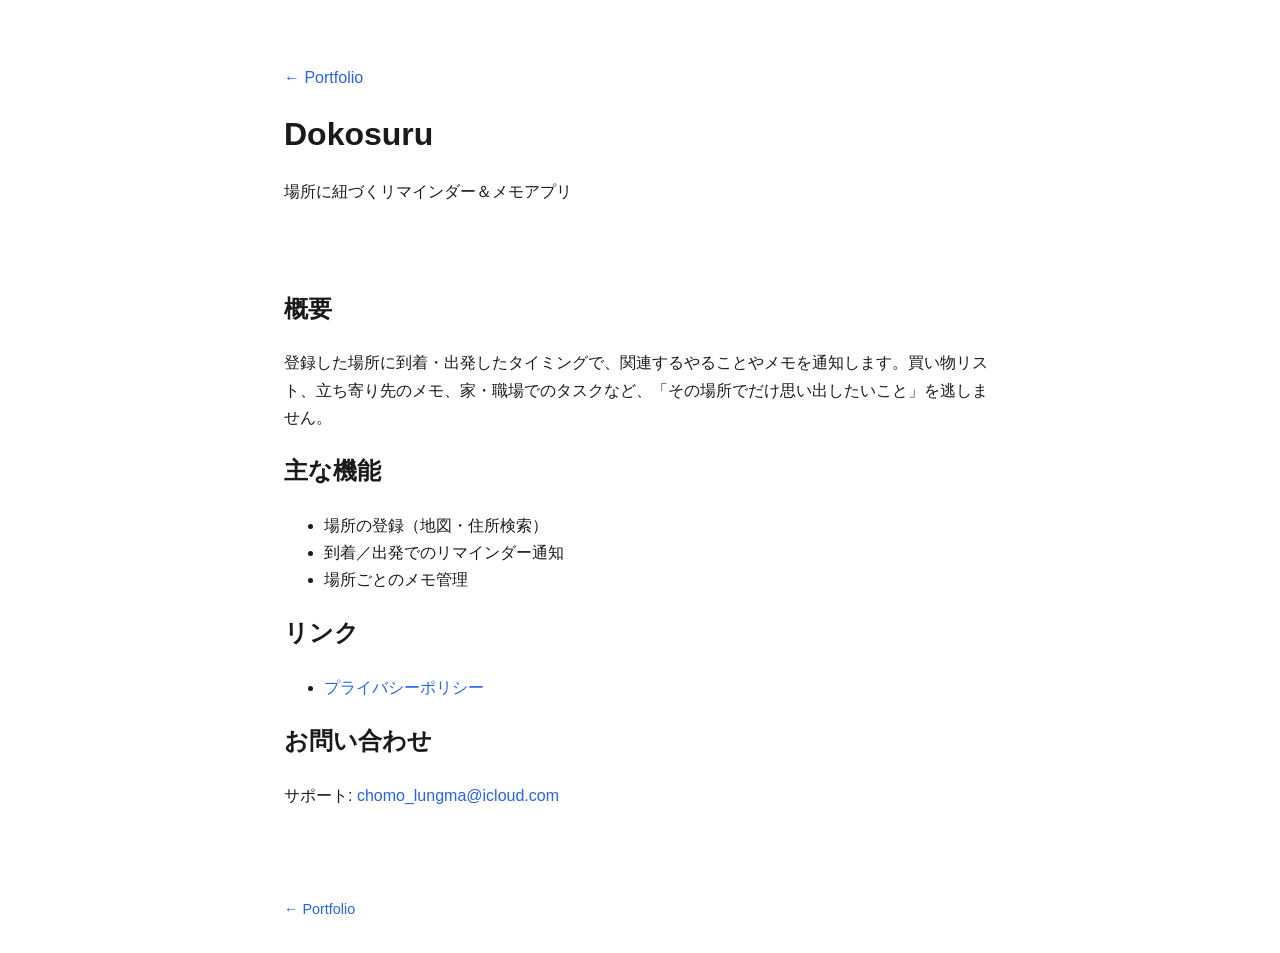
==== apps/dokosuru/index.html @ 3786914f "initial commit" ====
<!doctype html>
<html lang="ja">
  <head>
    <meta charset="UTF-8" />
    <meta name="viewport" content="width=device-width, initial-scale=1.0" />
    <title>Dokosuru</title>
    <link rel="stylesheet" href="../../assets/css/style.css" />
  </head>
  <body>
    <header class="hero">
      <p><a href="../../">← Portfolio</a></p>
      <h1>Dokosuru</h1>
      <p>場所に紐づくリマインダー＆メモアプリ</p>
    </header>

    <main class="container">
      <section>
        <h2>概要</h2>
        <p>
          登録した場所に到着・出発したタイミングで、関連するやることやメモを通知します。買い物リスト、立ち寄り先のメモ、家・職場でのタスクなど、「その場所でだけ思い出したいこと」を逃しません。
        </p>
      </section>

      <section>
        <h2>主な機能</h2>
        <ul>
          <li>場所の登録（地図・住所検索）</li>
          <li>到着／出発でのリマインダー通知</li>
          <li>場所ごとのメモ管理</li>
        </ul>
      </section>

      <section>
        <h2>リンク</h2>
        <ul>
          <li><a href="privacy.html">プライバシーポリシー</a></li>
          <!-- 公開後にApp Storeリンクを追加 -->
          <!-- <li><a href="https://apps.apple.com/...">App Storeで見る</a></li> -->
        </ul>
      </section>

      <section>
        <h2>お問い合わせ</h2>
        <p>
          サポート:
          <a href="mailto:chomo_lungma@icloud.com">chomo_lungma@icloud.com</a>
        </p>
      </section>
    </main>

    <footer class="footer">
      <p><a href="../../">← Portfolio</a></p>
    </footer>
  </body>
</html>
---- assets/css/style.css ----
:root {
  --bg: #ffffff;
  --fg: #1a1a1a;
  --muted: #666;
  --accent: #2563eb;
  --card: #f5f5f7;
  --border: #e5e5ea;
}
@media (prefers-color-scheme: dark) {
  :root {
    --bg: #0b0b0d;
    --fg: #f2f2f7;
    --muted: #9a9aa0;
    --card: #1c1c1e;
    --border: #2c2c2e;
  }
}
* {
  box-sizing: border-box;
}
body {
  margin: 0;
  font-family:
    -apple-system, BlinkMacSystemFont, "Segoe UI", "Hiragino Sans",
    "Noto Sans JP", sans-serif;
  background: var(--bg);
  color: var(--fg);
  line-height: 1.7;
}
a {
  color: var(--accent);
  text-decoration: none;
}
a:hover {
  text-decoration: underline;
}
.hero {
  padding: 48px 24px 24px;
  max-width: 760px;
  margin: 0 auto;
}
.hero h1 {
  font-size: 2rem;
  margin: 8px 0;
}
.container {
  max-width: 760px;
  margin: 0 auto;
  padding: 24px;
}
.footer {
  max-width: 760px;
  margin: 48px auto 32px;
  padding: 0 24px;
  color: var(--muted);
  font-size: 0.9rem;
}
.app-grid {
  display: grid;
  gap: 16px;
  grid-template-columns: 1fr;
}
@media (min-width: 640px) {
  .app-grid {
    grid-template-columns: 1fr 1fr;
  }
}
.app-card {
  display: block;
  background: var(--card);
  border: 1px solid var(--border);
  border-radius: 16px;
  padding: 20px;
  color: inherit;
}
.app-card:hover {
  text-decoration: none;
  transform: translateY(-2px);
  transition: transform 0.15s;
}
.app-card h2 {
  margin: 0 0 8px;
  font-size: 1.2rem;
}
.app-card p {
  margin: 0 0 12px;
  color: var(--muted);
}
.platform {
  font-size: 0.75rem;
  background: var(--accent);
  color: white;
  padding: 2px 8px;
  border-radius: 999px;
}
.prose h2 {
  margin-top: 32px;
  border-bottom: 1px solid var(--border);
  padding-bottom: 6px;
}
.prose h3 {
  margin-top: 20px;
}
.prose ul {
  padding-left: 1.4em;
}
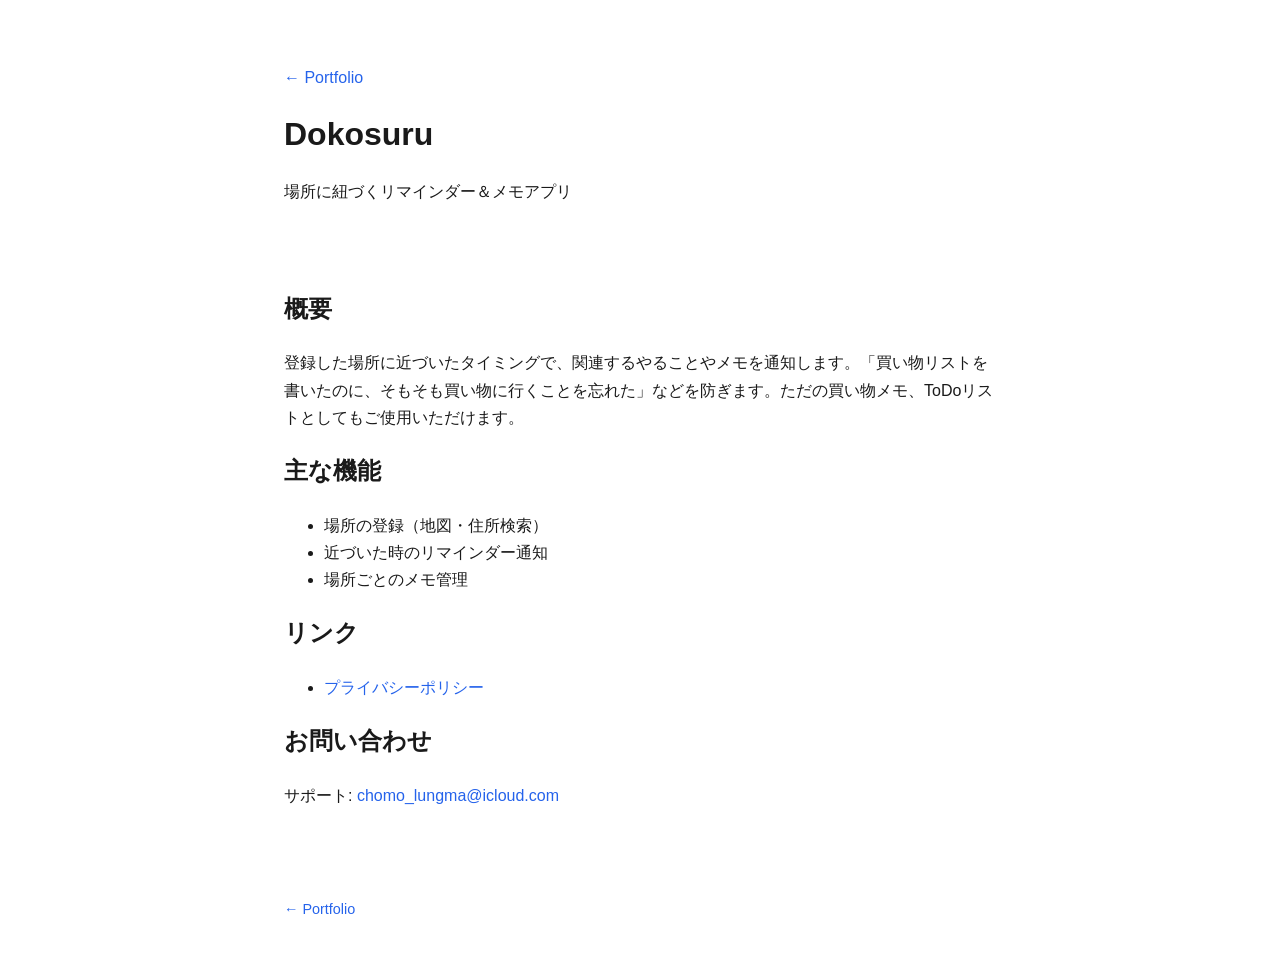
==== commit faf5cf53: "fix(dokosuru): update notification trigger description to "when approaching" - unify app description" ====
--- a/apps/dokosuru/index.html
+++ b/apps/dokosuru/index.html
@@ -17,7 +17,7 @@
       <section>
         <h2>概要</h2>
         <p>
-          登録した場所に到着・出発したタイミングで、関連するやることやメモを通知します。買い物リスト、立ち寄り先のメモ、家・職場でのタスクなど、「その場所でだけ思い出したいこと」を逃しません。
+          登録した場所に近づいたタイミングで、関連するやることやメモを通知します。「買い物リストを書いたのに、そもそも買い物に行くことを忘れた」などを防ぎます。ただの買い物メモ、ToDoリストとしてもご使用いただけます。
         </p>
       </section>
 
@@ -25,7 +25,7 @@
         <h2>主な機能</h2>
         <ul>
           <li>場所の登録（地図・住所検索）</li>
-          <li>到着／出発でのリマインダー通知</li>
+          <li>近づいた時のリマインダー通知</li>
           <li>場所ごとのメモ管理</li>
         </ul>
       </section>
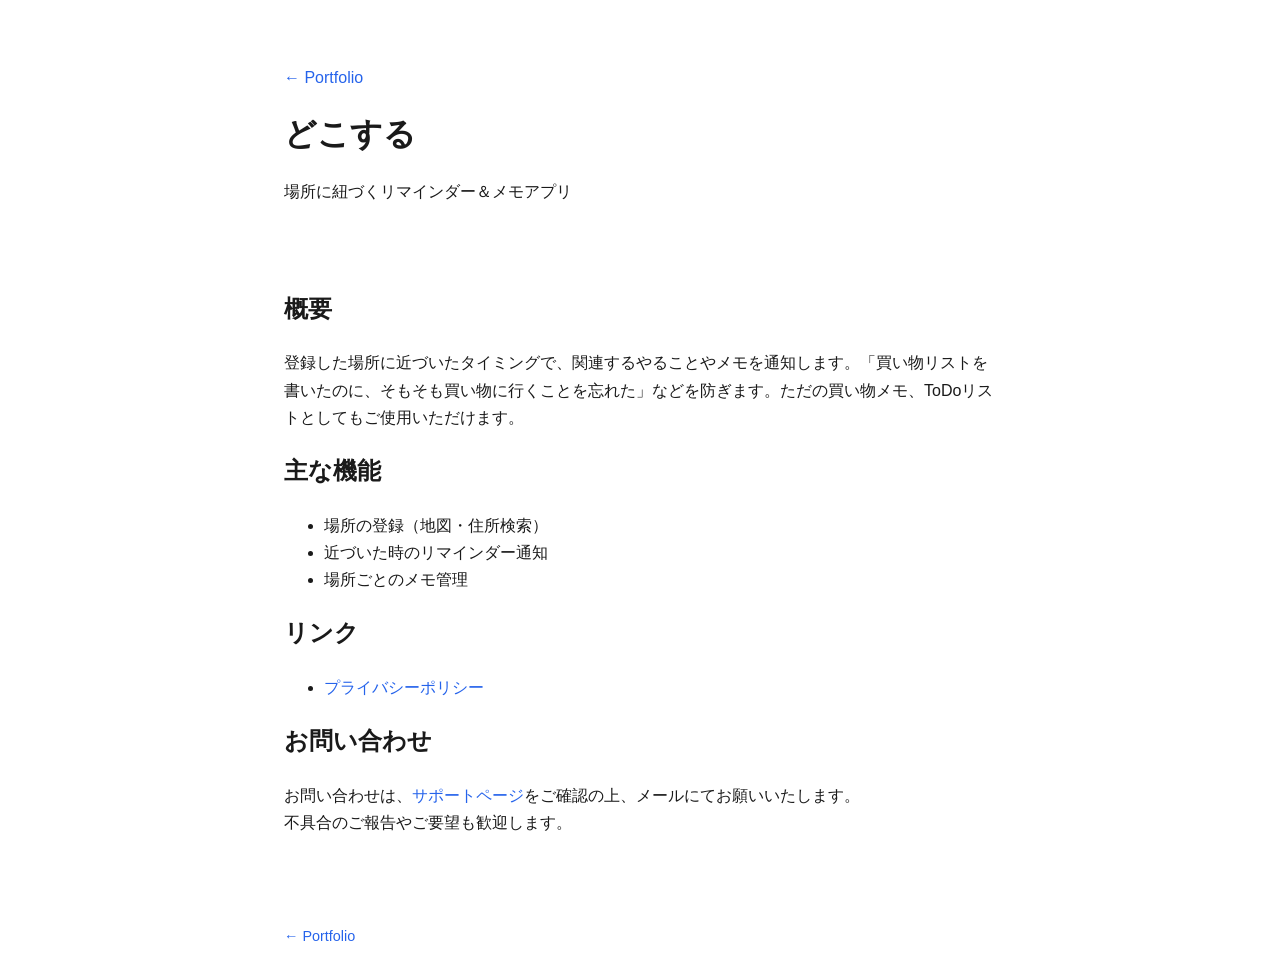
==== commit fe461ba8: "fix(dokosuru): update title and contact wording - unify app name display to "どこする" in index.html - r" ====
--- a/apps/dokosuru/index.html
+++ b/apps/dokosuru/index.html
@@ -9,7 +9,7 @@
   <body>
     <header class="hero">
       <p><a href="../../">← Portfolio</a></p>
-      <h1>Dokosuru</h1>
+      <h1>どこする</h1>
       <p>場所に紐づくリマインダー＆メモアプリ</p>
     </header>
 
@@ -42,8 +42,8 @@
       <section>
         <h2>お問い合わせ</h2>
         <p>
-          サポート:
-          <a href="mailto:chomo_lungma@icloud.com">chomo_lungma@icloud.com</a>
+          お問い合わせは、<a href="./support.html">サポートページ</a>をご確認の上、メールにてお願いいたします。<br />
+          不具合のご報告やご要望も歓迎します。
         </p>
       </section>
     </main>
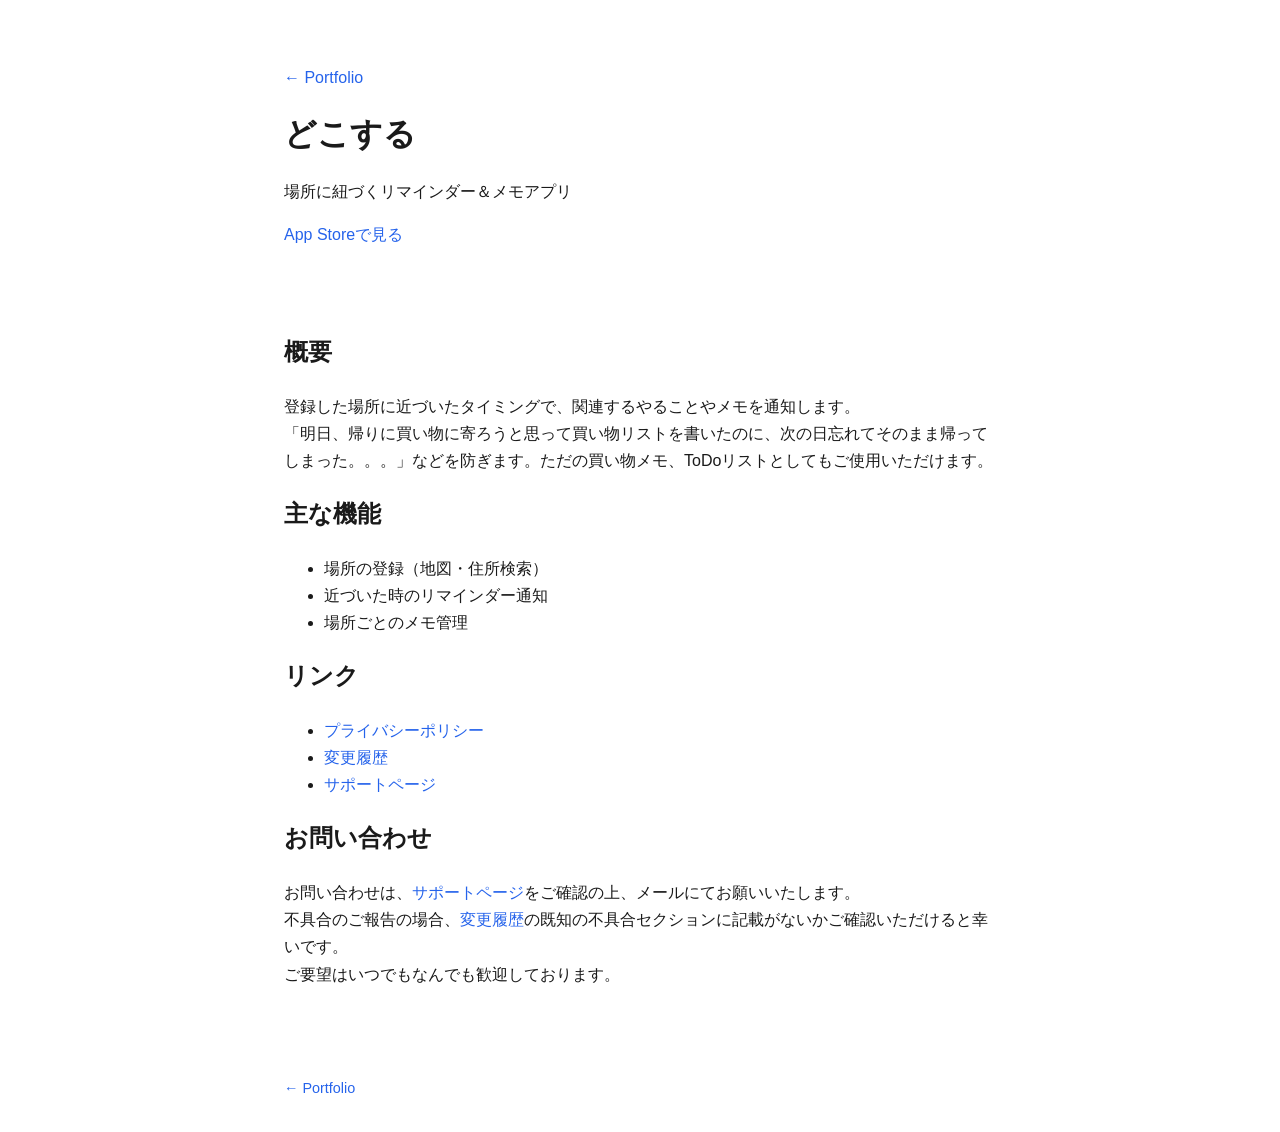
==== commit 0fa854e8: "feat(dokosuru): add changelog and update support page with new features" ====
--- a/apps/dokosuru/index.html
+++ b/apps/dokosuru/index.html
@@ -3,7 +3,7 @@
   <head>
     <meta charset="UTF-8" />
     <meta name="viewport" content="width=device-width, initial-scale=1.0" />
-    <title>Dokosuru</title>
+    <title>どこする</title>
     <link rel="stylesheet" href="../../assets/css/style.css" />
   </head>
   <body>
@@ -11,13 +11,14 @@
       <p><a href="../../">← Portfolio</a></p>
       <h1>どこする</h1>
       <p>場所に紐づくリマインダー＆メモアプリ</p>
+      <p><a href="https://apps.apple.com/jp/app/%E3%81%A9%E3%81%93%E3%81%99%E3%82%8B/id6760124744">App Storeで見る</a></p>
     </header>
 
     <main class="container">
       <section>
         <h2>概要</h2>
         <p>
-          登録した場所に近づいたタイミングで、関連するやることやメモを通知します。「買い物リストを書いたのに、そもそも買い物に行くことを忘れた」などを防ぎます。ただの買い物メモ、ToDoリストとしてもご使用いただけます。
+          登録した場所に近づいたタイミングで、関連するやることやメモを通知します。<br />「明日、帰りに買い物に寄ろうと思って買い物リストを書いたのに、次の日忘れてそのまま帰ってしまった。。。」などを防ぎます。ただの買い物メモ、ToDoリストとしてもご使用いただけます。
         </p>
       </section>
 
@@ -34,8 +35,8 @@
         <h2>リンク</h2>
         <ul>
           <li><a href="privacy.html">プライバシーポリシー</a></li>
-          <!-- 公開後にApp Storeリンクを追加 -->
-          <!-- <li><a href="https://apps.apple.com/...">App Storeで見る</a></li> -->
+          <li><a href="changelog.html">変更履歴</a></li>
+          <li><a href="support.html">サポートページ</a></li>
         </ul>
       </section>
 
@@ -43,7 +44,8 @@
         <h2>お問い合わせ</h2>
         <p>
           お問い合わせは、<a href="./support.html">サポートページ</a>をご確認の上、メールにてお願いいたします。<br />
-          不具合のご報告やご要望も歓迎します。
+          不具合のご報告の場合、<a href="./changelog.html">変更履歴</a>の既知の不具合セクションに記載がないかご確認いただけると幸いです。<br />
+          ご要望はいつでもなんでも歓迎しております。
         </p>
       </section>
     </main>
